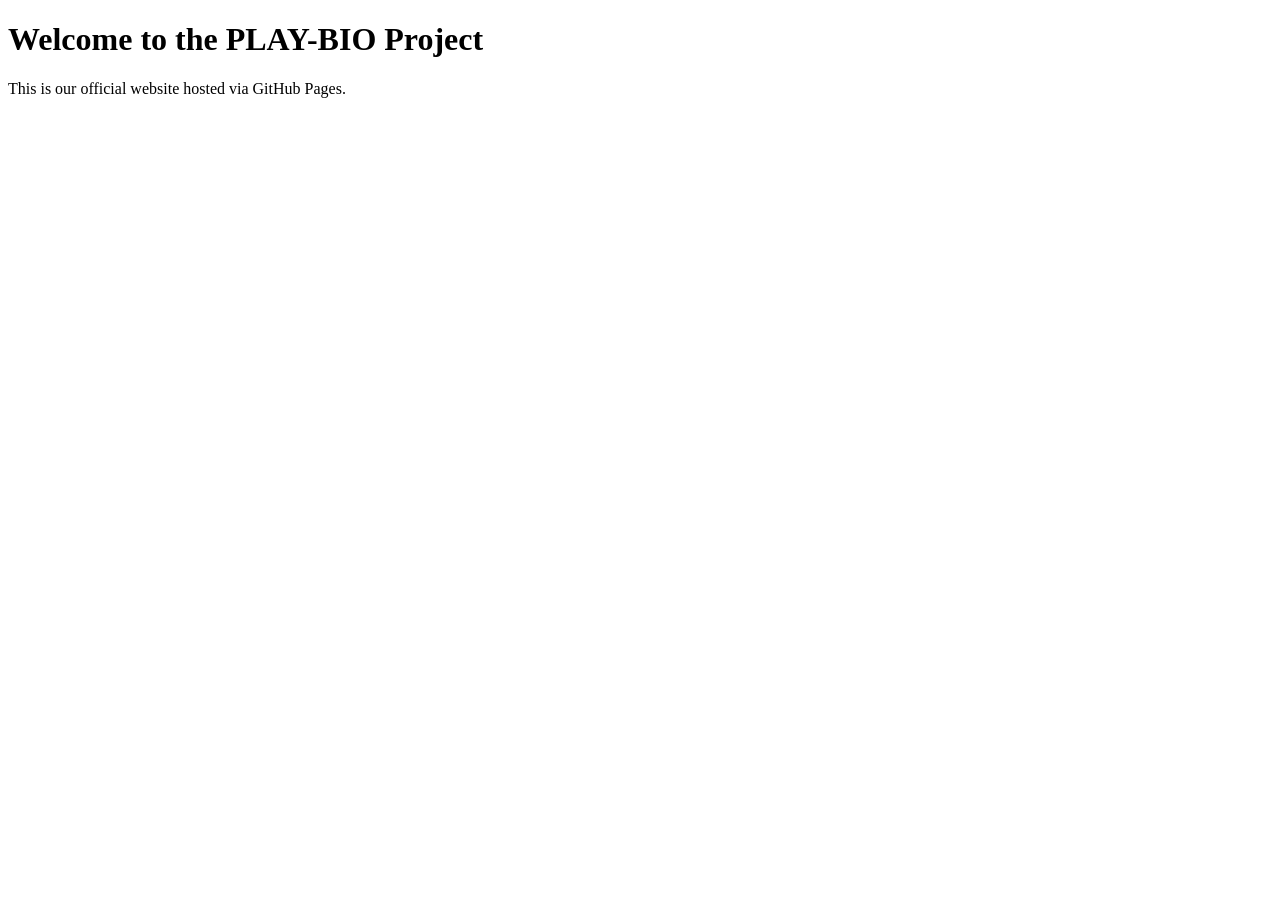
==== index.html @ 4d174e87 "Create index.html for PLAY-BIO Project website" ====
<!DOCTYPE html>
<html>
<head>
    <title>PLAY-BIO Project</title>
</head>
<body>
    <h1>Welcome to the PLAY-BIO Project</h1>
    <p>This is our official website hosted via GitHub Pages.</p>
</body>
</html>
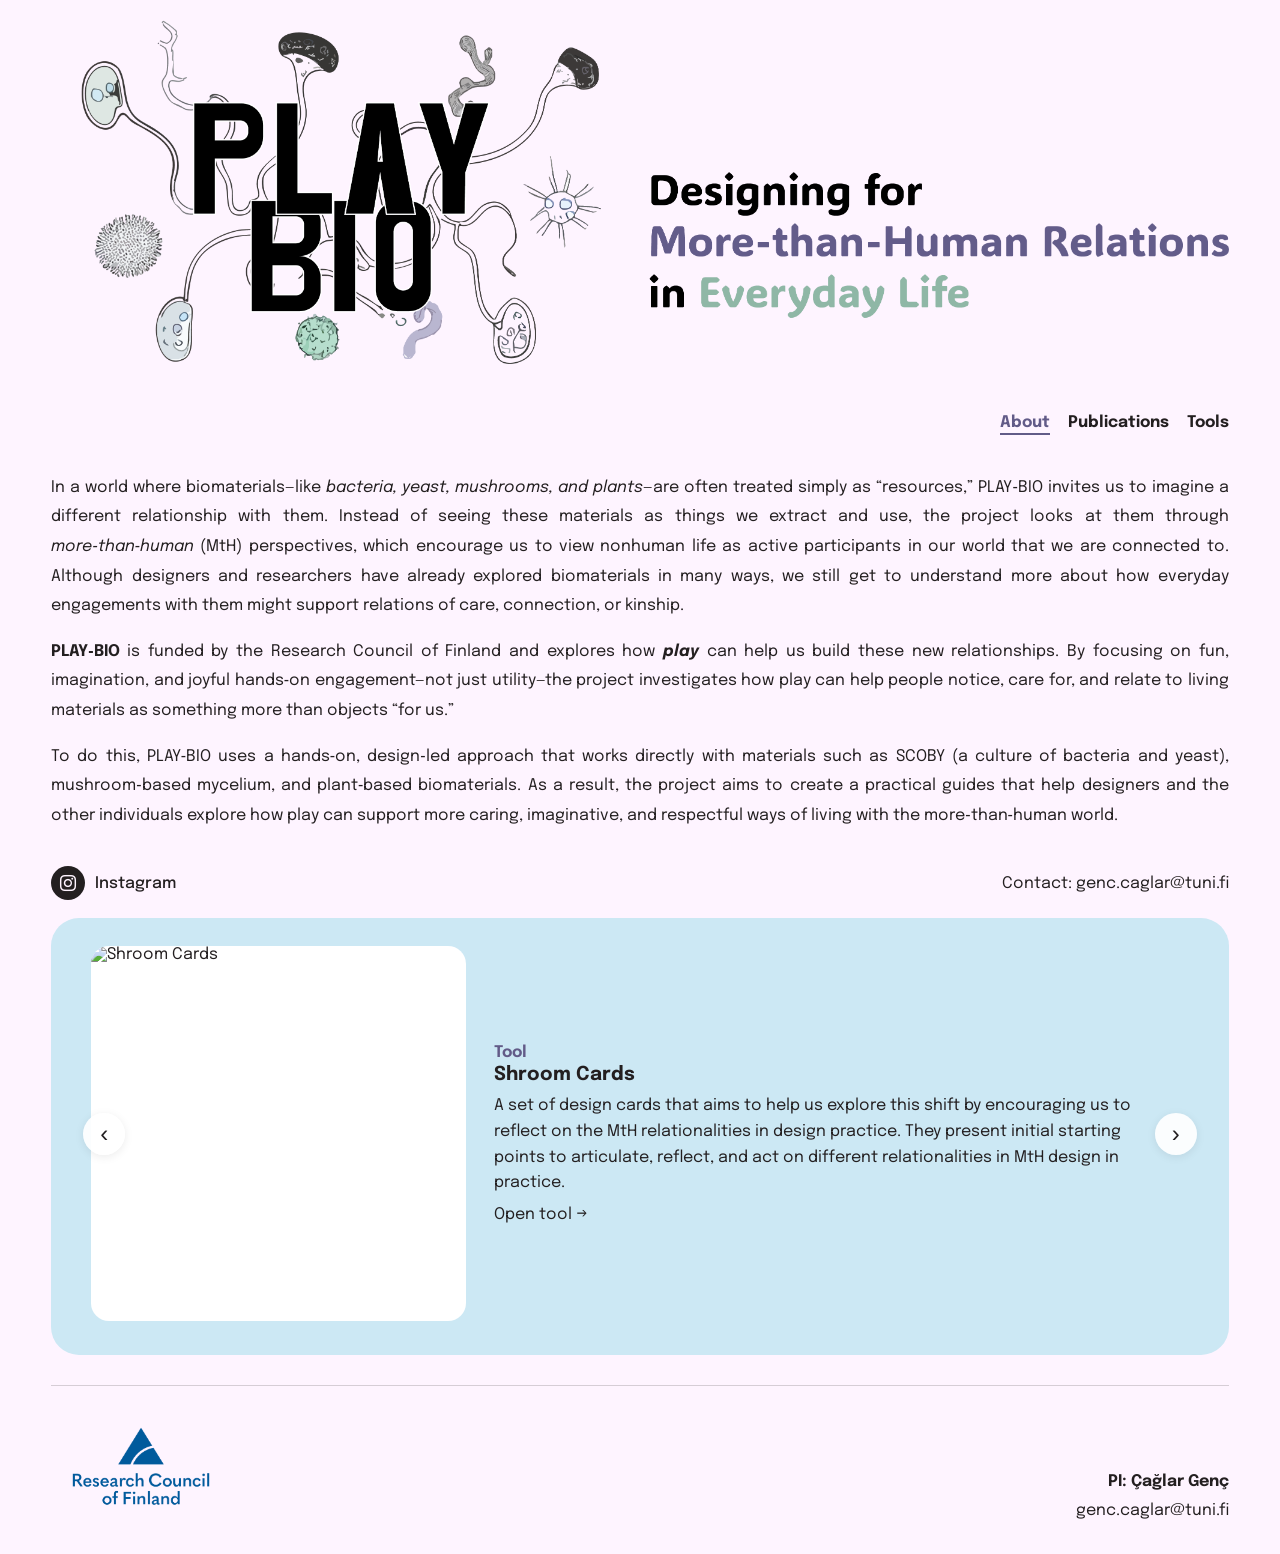
==== commit 706380b0: "Website" ====
--- a/index.html
+++ b/index.html
@@ -1,10 +1,85 @@
 <!DOCTYPE html>
-<html>
+<html lang="en">
 <head>
-    <title>PLAY-BIO Project</title>
+  <title>Play-Bio</title>
+  <meta charset="utf-8" />
+  <meta name="viewport" content="width=device-width, initial-scale=1" />
+  <link rel="stylesheet" href="assets/css/main.css" />
+  <link rel="stylesheet" href="https://cdn.jsdelivr.net/npm/bootstrap-icons@1.11.3/font/bootstrap-icons.min.css">
+  <link rel="preconnect" href="https://fonts.googleapis.com">
+  <link rel="preconnect" href="https://fonts.gstatic.com" crossorigin>
+  <link href="https://fonts.googleapis.com/css2?family=Epilogue:wght@400;500;700&display=swap" rel="stylesheet">
+  <link href="https://fonts.googleapis.com/css2?family=Anton&display=swap" rel="stylesheet">
 </head>
-<body>
-    <h1>Welcome to the PLAY-BIO Project</h1>
-    <p>This is our official website hosted via GitHub Pages.</p>
+<body data-page="home">
+  <section class="site-width header-container header-container--home">
+    <div class="logo--home-large">
+      <a href="index.html" aria-label="Play-Bio home">
+        <img src="images/Logo_with_text_transparent.png" alt="Play-Bio logo mark">
+      </a>
+    </div>
+
+    <div class="home-intro">
+      <nav id="nav" class="nav nav--home">
+        <a href="index.html" aria-current="page">About</a>
+        <a href="publications.html">Publications</a>
+        <a href="tools.html">Tools</a>
+      </nav>
+
+
+    </div>
+  </section>
+
+  <section class="site-width home-copy">
+    <div class="info-container">
+      <div class="info-content info-content--stacked">
+        <div class="text text--full">
+          <p>In a world where biomaterials—like <i>bacteria, yeast, mushrooms, and plants</i>—are often treated simply as “resources,” PLAY‑BIO invites us to imagine a different relationship with them. Instead of seeing these materials as things we extract and use, the project looks at them through <i>more‑than‑human</i> (MtH) perspectives, which encourage us to view nonhuman life as active participants in our world that we are connected to. Although designers and researchers have already explored biomaterials in many ways, we still get to understand more about how everyday engagements with them might support relations of care, connection, or kinship.</p>
+          <p><b>PLAY‑BIO</b> is funded by the Research Council of Finland and explores how <b><i>play</i></b> can help us build these new relationships. By focusing on fun, imagination, and joyful hands‑on engagement—not just utility—the project investigates how play can help people notice, care for, and relate to living materials as something more than objects “for us.” </p>
+          <p>To do this, PLAY‑BIO uses a hands‑on, design‑led approach that works directly with materials such as SCOBY (a culture of bacteria and yeast), mushroom‑based mycelium, and plant‑based biomaterials.  As a result, the project aims to create a practical guides that help designers and the other individuals explore how play can support more caring, imaginative, and respectful ways of living with the more‑than‑human world.</p>
+        </div>
+      </div>
+    </div>
+  </section>
+
+  <section class="site-width contact-strip">
+    <div class="contact-strip__inner">
+
+    <a href="https://www.instagram.com/playbio.design/" class="social-link social-link--instagram" target="_blank" rel="noreferrer" aria-label="Instagram">
+      <i class="bi bi-instagram" aria-hidden="true"></i>
+      <span>Instagram</span>
+    </a>
+            <a href="mailto:genc.caglar@tuni.fi" class="contact-email">Contact: genc.caglar@tuni.fi</a>
+    </div>
+  </section>
+
+  <section class="site-width recent-section">
+    <div class="section-width">
+
+      <div class="recent-carousel" data-carousel>
+        <button class="carousel-arrow carousel-arrow--left" type="button" data-carousel-prev aria-label="Previous">‹</button>
+        <div class="recent-carousel__viewport">
+          <div class="recent-carousel__track" data-carousel-track></div>
+        </div>
+        <button class="carousel-arrow carousel-arrow--right" type="button" data-carousel-next aria-label="Next">›</button>
+      </div>
+    </div>
+  </section>
+
+  <section class="footer">
+    <div class="site-width footer-container">
+      <div class="footer-content footer-content--playbio">
+        <div class="footer-box footer-box--logo">
+          <img src="images/research-council-finland.png" alt="Research Council of Finland Logo">
+        </div>
+        <div class="footer-box footer-box--contact footer-box--right">
+          <p><strong>PI: Çağlar Genç</strong></p>
+          <p><a href="mailto:genc.caglar@tuni.fi">genc.caglar@tuni.fi</a></p>
+        </div>
+      </div>
+    </div>
+  </section>
+
+  <script src="assets/js/site.js"></script>
 </body>
 </html>
--- a/assets/css/main.css
+++ b/assets/css/main.css
@@ -0,0 +1,360 @@
+@import url('https://fonts.googleapis.com/css2?family=Epilogue:wght@400;500;700&display=swap');
+@import url('https://fonts.googleapis.com/css2?family=Anton&display=swap');
+
+:root{
+  --primary-color:#625b88;
+  --secondary-color:#e1ede8;
+  --background-color:#fef4ff;
+  --accent-color:#cce8f4;
+  --green-card:#bfe0ce;
+  --purple-card:#c8c3df;
+  --text-color:#231f20;
+  --line-color:rgba(35,31,32,.18);
+  --site-width:min(1240px,92%);
+}
+
+*{box-sizing:border-box}
+html,body{margin:0;padding:0}
+body{
+  background:var(--background-color);
+  color:var(--text-color);
+  font-family:'Epilogue',Arial,sans-serif;
+}
+a{color:inherit;text-decoration:none}
+img{max-width:100%;display:block}
+
+.site-width{
+  width: min(1240px, 92%);
+  margin-left: auto;
+  margin-right: auto;
+}
+.section-width{
+  width:100%;
+}
+
+.header-container{
+  margin-top: 18px;
+  margin-bottom: 8px;
+  display: flex;
+  justify-content: space-between;
+  align-items: flex-end;
+  gap: 32px;
+  flex-wrap: wrap;
+}
+.header-container--home{
+  align-items: flex-end;
+}
+
+.logo{height:auto}
+.logo--full{width:min(300px,48vw)}
+.logo--mark{width:min(260px,32vw)}
+.logo img{width:100%;height:auto;display:block}
+
+.nav{
+  display:flex;
+  justify-content:flex-end;
+  align-items:flex-start;
+  flex-wrap:wrap;
+  gap:18px;
+  padding-top:8px;
+  margin-left:auto;
+  text-align:right;
+}
+.nav--home{
+  justify-content:flex-end;
+  margin-bottom:18px;
+}
+.nav a{
+  color:var(--text-color);
+  text-decoration:none;
+  font-weight:700;
+  font-family:'Epilogue',Arial,sans-serif;
+  position:relative;
+}
+.nav a:hover,
+.nav a[aria-current="page"]{color:var(--primary-color)}
+.nav a::after{
+  content:"";
+  position:absolute;
+  left:0;
+  bottom:-4px;
+  width:100%;
+  height:2px;
+  background:currentColor;
+  transform:scaleX(0);
+  transform-origin:left center;
+  transition:transform .2s ease;
+}
+.nav a:hover::after,
+.nav a[aria-current="page"]::after{transform:scaleX(1)}
+
+.home-intro{
+  flex:1 1 540px;
+  min-width:280px;
+  padding-top:10px;
+}
+.home-intro__text{
+  border-top: none;
+  padding-top: 14px;
+}
+.home-intro__text p{
+  color:var(--primary-color);
+  margin: 0 0 12px;
+  line-height: 1.7;
+  font-size: 0.9rem;
+  text-align: justify;
+}
+.home-copy{margin-top:0}
+.info-container{
+  width:100%;
+  display:flex;
+  justify-content:center;
+  flex-wrap:wrap;
+  margin:0;
+}
+.info-content{
+  width:100%;
+  justify-content:space-around;
+  flex-wrap:wrap;
+  display:flex;
+}
+.info-content--stacked{display:block}
+.text{margin:1%;text-align:left}
+.text--full{width:100%;margin:0}
+.text p{
+  font-size: 1rem;
+  color: var(--text-color);
+  margin-bottom: 1em;
+  line-height: 1.85;
+  text-align: justify;
+}
+
+.contact-strip{
+  margin-top:10px;
+}
+.contact-strip__inner{
+  display:flex;
+  justify-content:space-between;
+  align-items:center;
+  gap:20px;
+  flex-wrap:wrap;
+  padding:10px 0 0;
+}
+.contact-email{font-size:1rem}
+.social-link{
+  display:inline-flex;
+  align-items:center;
+  gap:10px;
+  font-weight:500;
+}
+.social-link__icon{
+  width:26px;
+  height:26px;
+  border:2px solid var(--text-color);
+  border-radius:8px;
+  position:relative;
+  display:inline-block;
+}
+.social-link__icon::before{
+  content:"";
+  position:absolute;
+  width:10px;
+  height:10px;
+  border:2px solid var(--text-color);
+  border-radius:50%;
+  top:5px;
+  left:5px;
+}
+.social-link__icon::after{
+  content:"";
+  position:absolute;
+  width:4px;
+  height:4px;
+  border-radius:50%;
+  background:var(--text-color);
+  top:4px;
+  right:4px;
+}
+
+.page-wrap{
+  padding:20px 0;
+}
+.section-title{
+  font-family:'Anton',Arial,sans-serif;
+  font-size:2.4em;
+  margin:16px 0;
+  color:var(--text-color);
+}
+.section-title--scribble{
+  font-size:2em;
+  font-family:'Epilogue',Arial,sans-serif;
+  font-weight:700;
+  text-transform:none;
+}
+.section-intro{
+  max-width:860px;
+  line-height:1.7;
+  margin:0 0 18px;
+}
+
+.recent-section{
+  background:var(--accent-color);
+  margin-top:18px;
+  margin-bottom:30px;
+  border-radius:28px;
+  padding:12px 24px 18px;
+}
+.recent-carousel{
+  position: relative;
+  width: 100%;
+}
+
+.recent-carousel__viewport{
+  overflow: hidden;
+  width: 100%;
+}
+.recent-carousel__track{
+  display:flex;
+  transition:transform .35s ease;
+}
+.carousel-card{
+  min-width: 100%;
+  padding: 8px 44px 8px 16px;
+}
+.carousel-card__inner{
+  background: transparent;
+  border-radius: 24px;
+  padding: 8px 0;
+  display: grid;
+  grid-template-columns: 35% 1fr;
+  gap: 28px;
+  align-items: center;
+}
+.carousel-card__thumb{
+  width: 100%;
+  aspect-ratio: 1 / 1;
+  border-radius: 18px;
+  overflow: hidden;
+  background: #fff;
+}
+.carousel-card__thumb img{
+  width:100%;
+  height:100%;
+  object-fit:cover;
+}
+.carousel-card__type{
+  font-weight:700;
+  color:var(--primary-color);
+  margin-bottom:4px;
+}
+.carousel-card__title{
+  margin:0 0 8px;
+  font-size:1.2rem;
+}
+.carousel-card__text{
+  margin:0 0 10px;
+  line-height:1.6;
+}
+.carousel-arrow{
+  position: absolute;
+  top: 50%;
+  transform: translateY(-50%);
+  z-index: 2;
+  width: 42px;
+  height: 42px;
+  border: none;
+  border-radius: 50%;
+  background: rgba(255,255,255,.92);
+  color: var(--text-color);
+  cursor: pointer;
+  font-size: 1.5rem;
+  box-shadow: 0 2px 10px rgba(0,0,0,.08);
+}
+
+
+.carousel-arrow--left{
+  left: 8px;
+}
+
+.carousel-arrow--right{
+  right: 8px;
+}
+
+.footer-container{
+  margin: 0 auto;
+  padding: 0;
+}
+
+.footer-content{
+  width: 100%;
+  display: flex;
+  justify-content: space-between;
+  align-items: flex-end;
+  flex-wrap: wrap;
+  gap: 24px;
+  padding: 20px 0 28px;
+  border-top: 1px solid var(--line-color);
+}
+.footer-box{
+  margin: 0;
+  text-align: left;
+}
+.footer-box--logo{flex:0 0 auto}
+.footer-box--logo img{max-width:180px}
+.footer-box--contact{flex:0 0 auto}
+.footer-box--right{text-align:right}
+.footer-box p{
+  margin:.2em 0;
+  line-height:1.6;
+}
+
+@media (max-width:900px){
+  .carousel-card__inner{grid-template-columns:1fr}
+}
+@media (max-width:640px){
+  .section-title{font-size:2em}
+  .nav{gap:12px}
+  .footer-box--right{text-align:left}
+  .recent-section{padding-left:16px;padding-right:16px}
+}
+
+.text-link{
+  color: var(--primary-color);
+  text-decoration: underline;
+  text-underline-offset: 2px;
+}
+
+.text-link:hover{
+  opacity: 0.8;
+}
+.social-link{
+  display: inline-flex;
+  align-items: center;
+  gap: 10px;
+  font-weight: 500;
+  transition: color 0.2s ease;
+}
+
+.social-link--instagram i{
+  width: 34px;
+  height: 34px;
+  display: inline-flex;
+  align-items: center;
+  justify-content: center;
+  border-radius: 50%;
+  background: var(--text-color);
+  color: var(--background-color);
+  font-size: 1rem;
+  line-height: 1;
+  transition: background-color 0.2s ease, color 0.2s ease, transform 0.2s ease;
+}
+
+.social-link--instagram:hover{
+  color: var(--primary-color);
+}
+
+.social-link--instagram:hover i{
+  background: var(--primary-color);
+  color: #fff;
+  transform: translateY(-1px);
+}
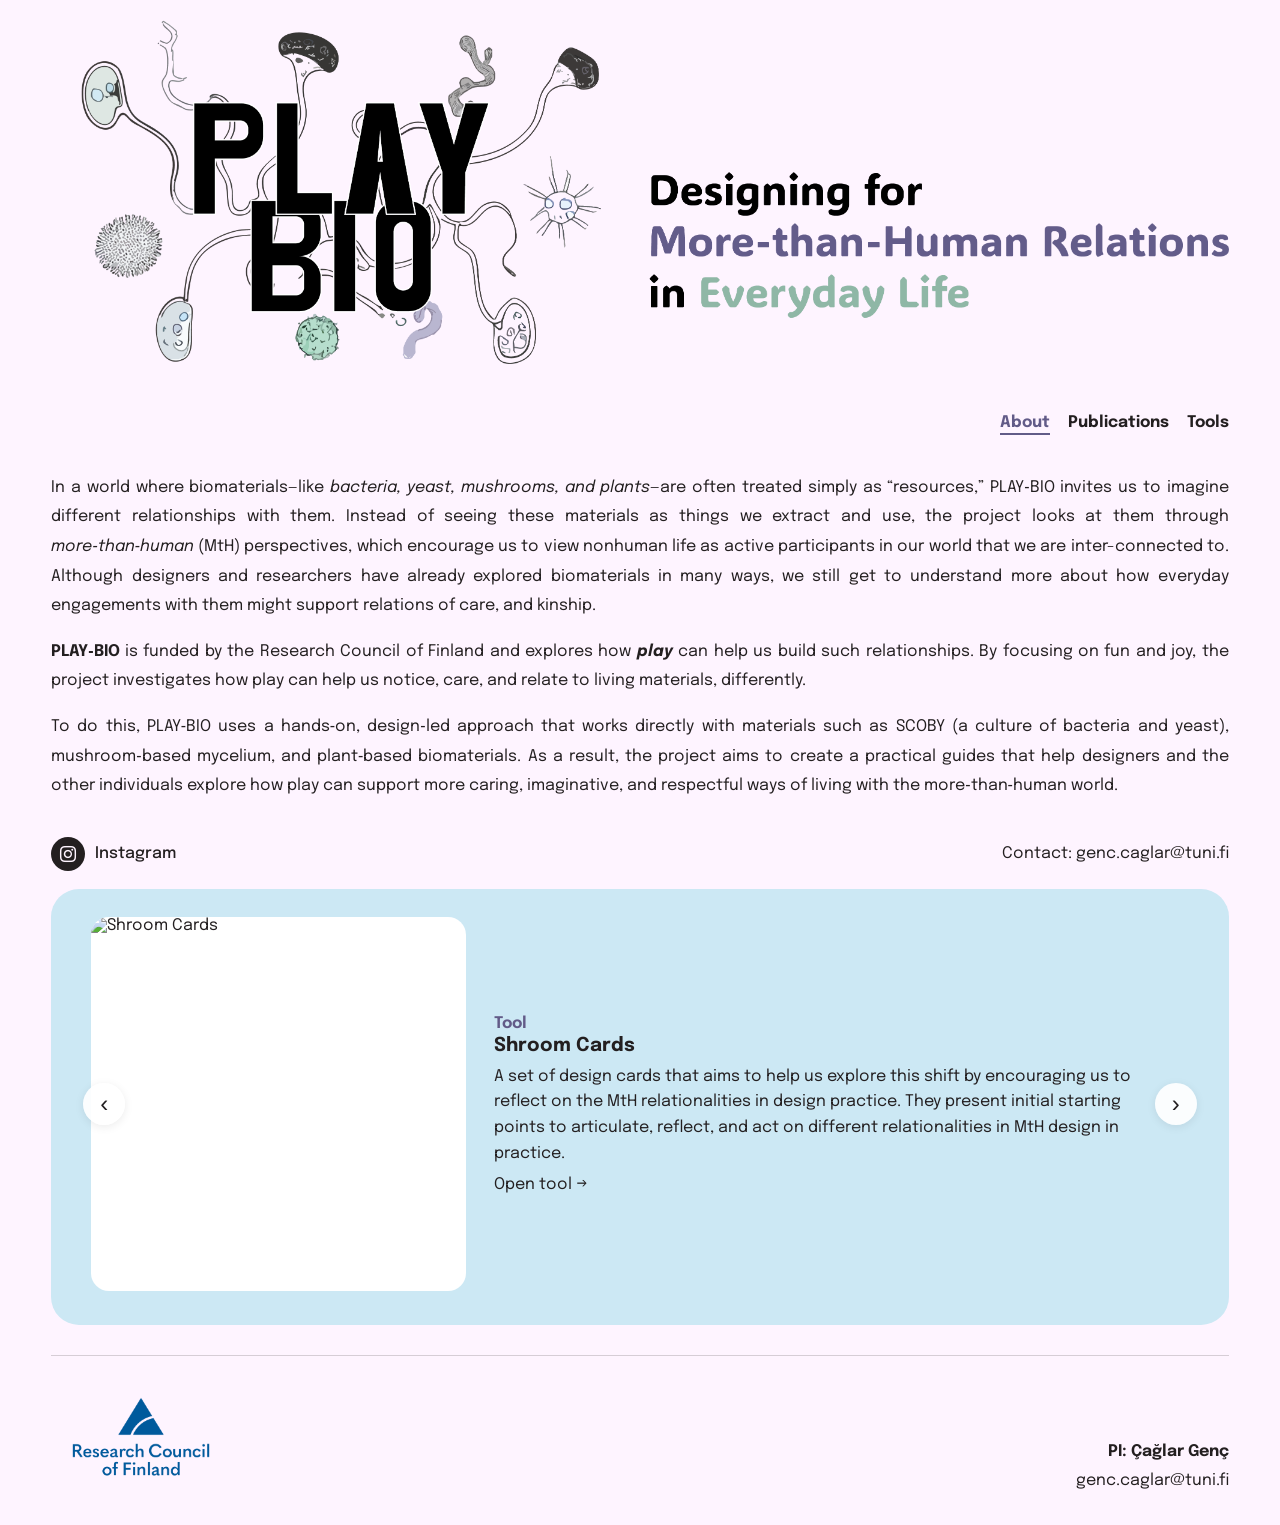
==== commit 78ab8fa8: "update index.html" ====
--- a/index.html
+++ b/index.html
@@ -34,8 +34,8 @@
     <div class="info-container">
       <div class="info-content info-content--stacked">
         <div class="text text--full">
-          <p>In a world where biomaterials—like <i>bacteria, yeast, mushrooms, and plants</i>—are often treated simply as “resources,” PLAY‑BIO invites us to imagine a different relationship with them. Instead of seeing these materials as things we extract and use, the project looks at them through <i>more‑than‑human</i> (MtH) perspectives, which encourage us to view nonhuman life as active participants in our world that we are connected to. Although designers and researchers have already explored biomaterials in many ways, we still get to understand more about how everyday engagements with them might support relations of care, connection, or kinship.</p>
-          <p><b>PLAY‑BIO</b> is funded by the Research Council of Finland and explores how <b><i>play</i></b> can help us build these new relationships. By focusing on fun, imagination, and joyful hands‑on engagement—not just utility—the project investigates how play can help people notice, care for, and relate to living materials as something more than objects “for us.” </p>
+          <p>In a world where biomaterials—like <i>bacteria, yeast, mushrooms, and plants</i>—are often treated simply as “resources,” PLAY‑BIO invites us to imagine different relationships with them. Instead of seeing these materials as things we extract and use, the project looks at them through <i>more‑than‑human</i> (MtH) perspectives, which encourage us to view nonhuman life as active participants in our world that we are inter-connected to. Although designers and researchers have already explored biomaterials in many ways, we still get to understand more about how everyday engagements with them might support relations of care, and kinship.</p>
+          <p><b>PLAY‑BIO</b> is funded by the Research Council of Finland and explores how <b><i>play</i></b> can help us build such relationships. By focusing on fun and joy, the project investigates how play can help us notice, care, and relate to living materials, differently. </p>
           <p>To do this, PLAY‑BIO uses a hands‑on, design‑led approach that works directly with materials such as SCOBY (a culture of bacteria and yeast), mushroom‑based mycelium, and plant‑based biomaterials.  As a result, the project aims to create a practical guides that help designers and the other individuals explore how play can support more caring, imaginative, and respectful ways of living with the more‑than‑human world.</p>
         </div>
       </div>
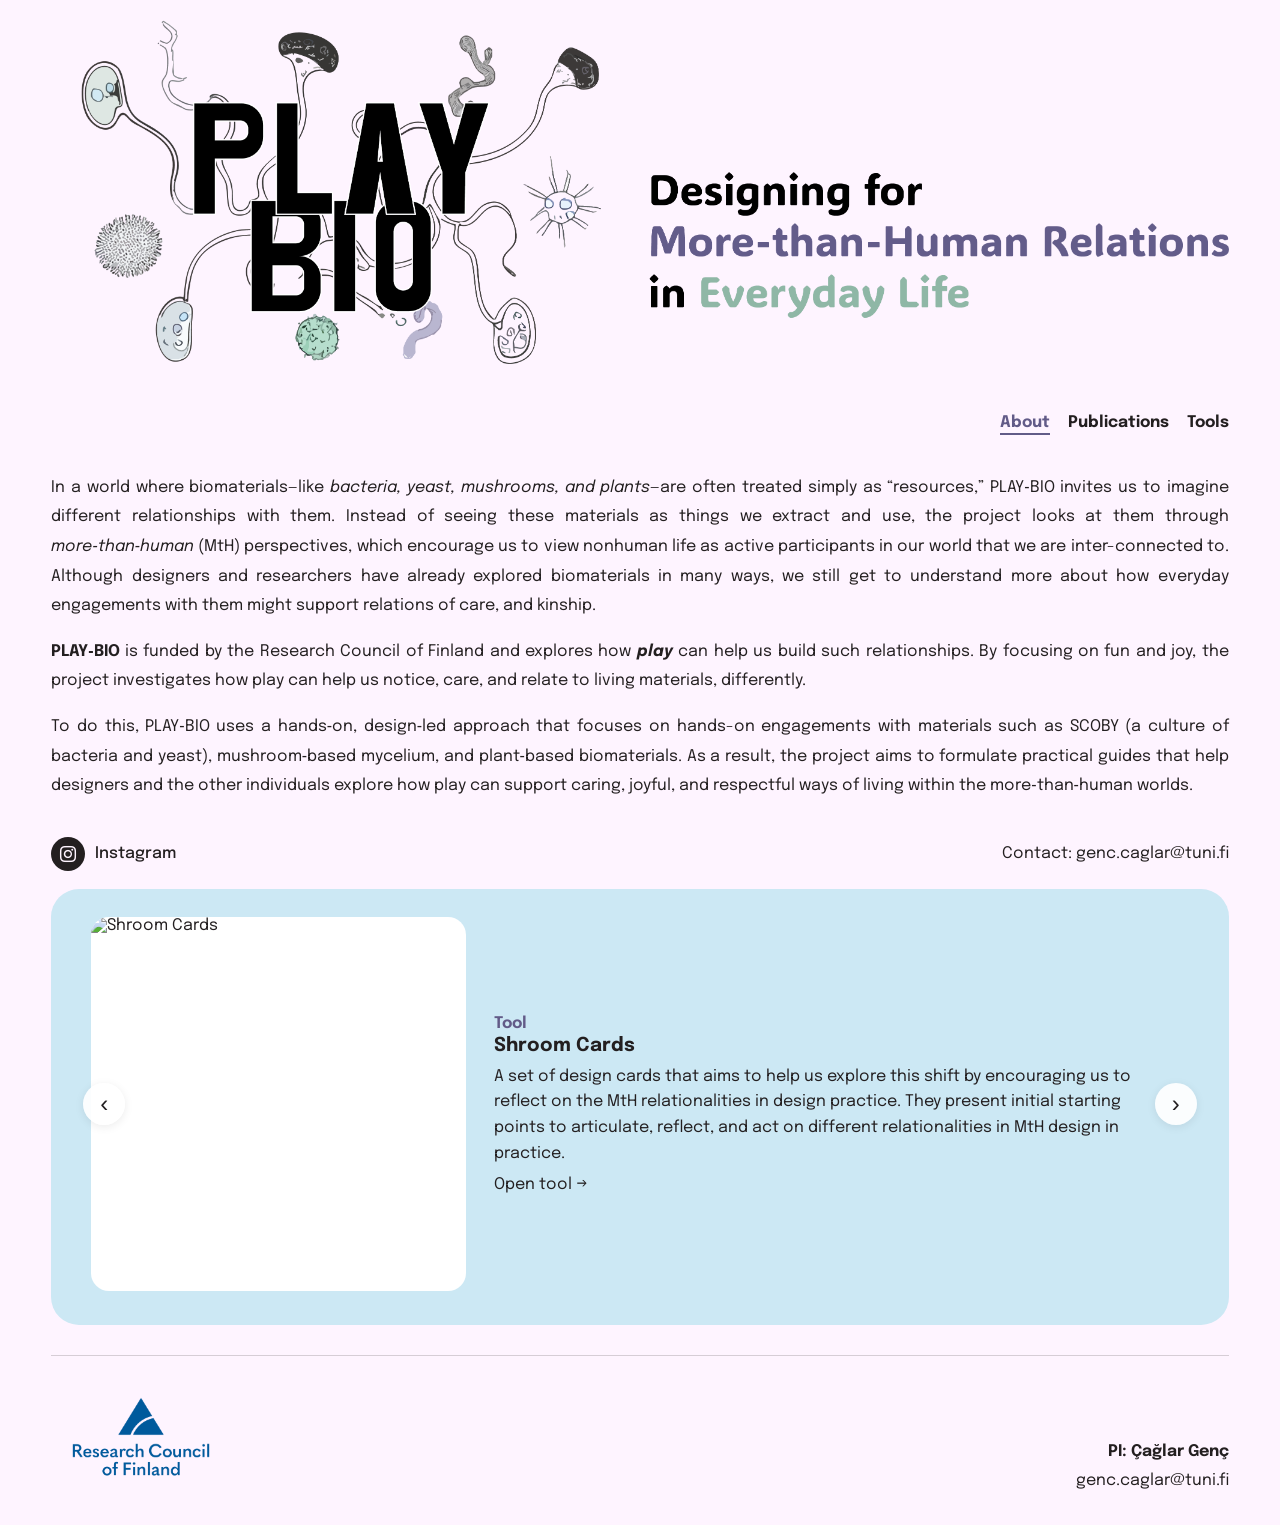
==== commit 7fa77c23: "update" ====
--- a/index.html
+++ b/index.html
@@ -36,7 +36,7 @@
         <div class="text text--full">
           <p>In a world where biomaterials—like <i>bacteria, yeast, mushrooms, and plants</i>—are often treated simply as “resources,” PLAY‑BIO invites us to imagine different relationships with them. Instead of seeing these materials as things we extract and use, the project looks at them through <i>more‑than‑human</i> (MtH) perspectives, which encourage us to view nonhuman life as active participants in our world that we are inter-connected to. Although designers and researchers have already explored biomaterials in many ways, we still get to understand more about how everyday engagements with them might support relations of care, and kinship.</p>
           <p><b>PLAY‑BIO</b> is funded by the Research Council of Finland and explores how <b><i>play</i></b> can help us build such relationships. By focusing on fun and joy, the project investigates how play can help us notice, care, and relate to living materials, differently. </p>
-          <p>To do this, PLAY‑BIO uses a hands‑on, design‑led approach that works directly with materials such as SCOBY (a culture of bacteria and yeast), mushroom‑based mycelium, and plant‑based biomaterials.  As a result, the project aims to create a practical guides that help designers and the other individuals explore how play can support more caring, imaginative, and respectful ways of living with the more‑than‑human world.</p>
+          <p>To do this, PLAY‑BIO uses a hands‑on, design‑led approach that focuses on hands-on engagements with materials such as SCOBY (a culture of bacteria and yeast), mushroom‑based mycelium, and plant‑based biomaterials.  As a result, the project aims to formulate practical guides that help designers and the other individuals explore how play can support caring, joyful, and respectful ways of living within the more‑than‑human worlds.</p>
         </div>
       </div>
     </div>
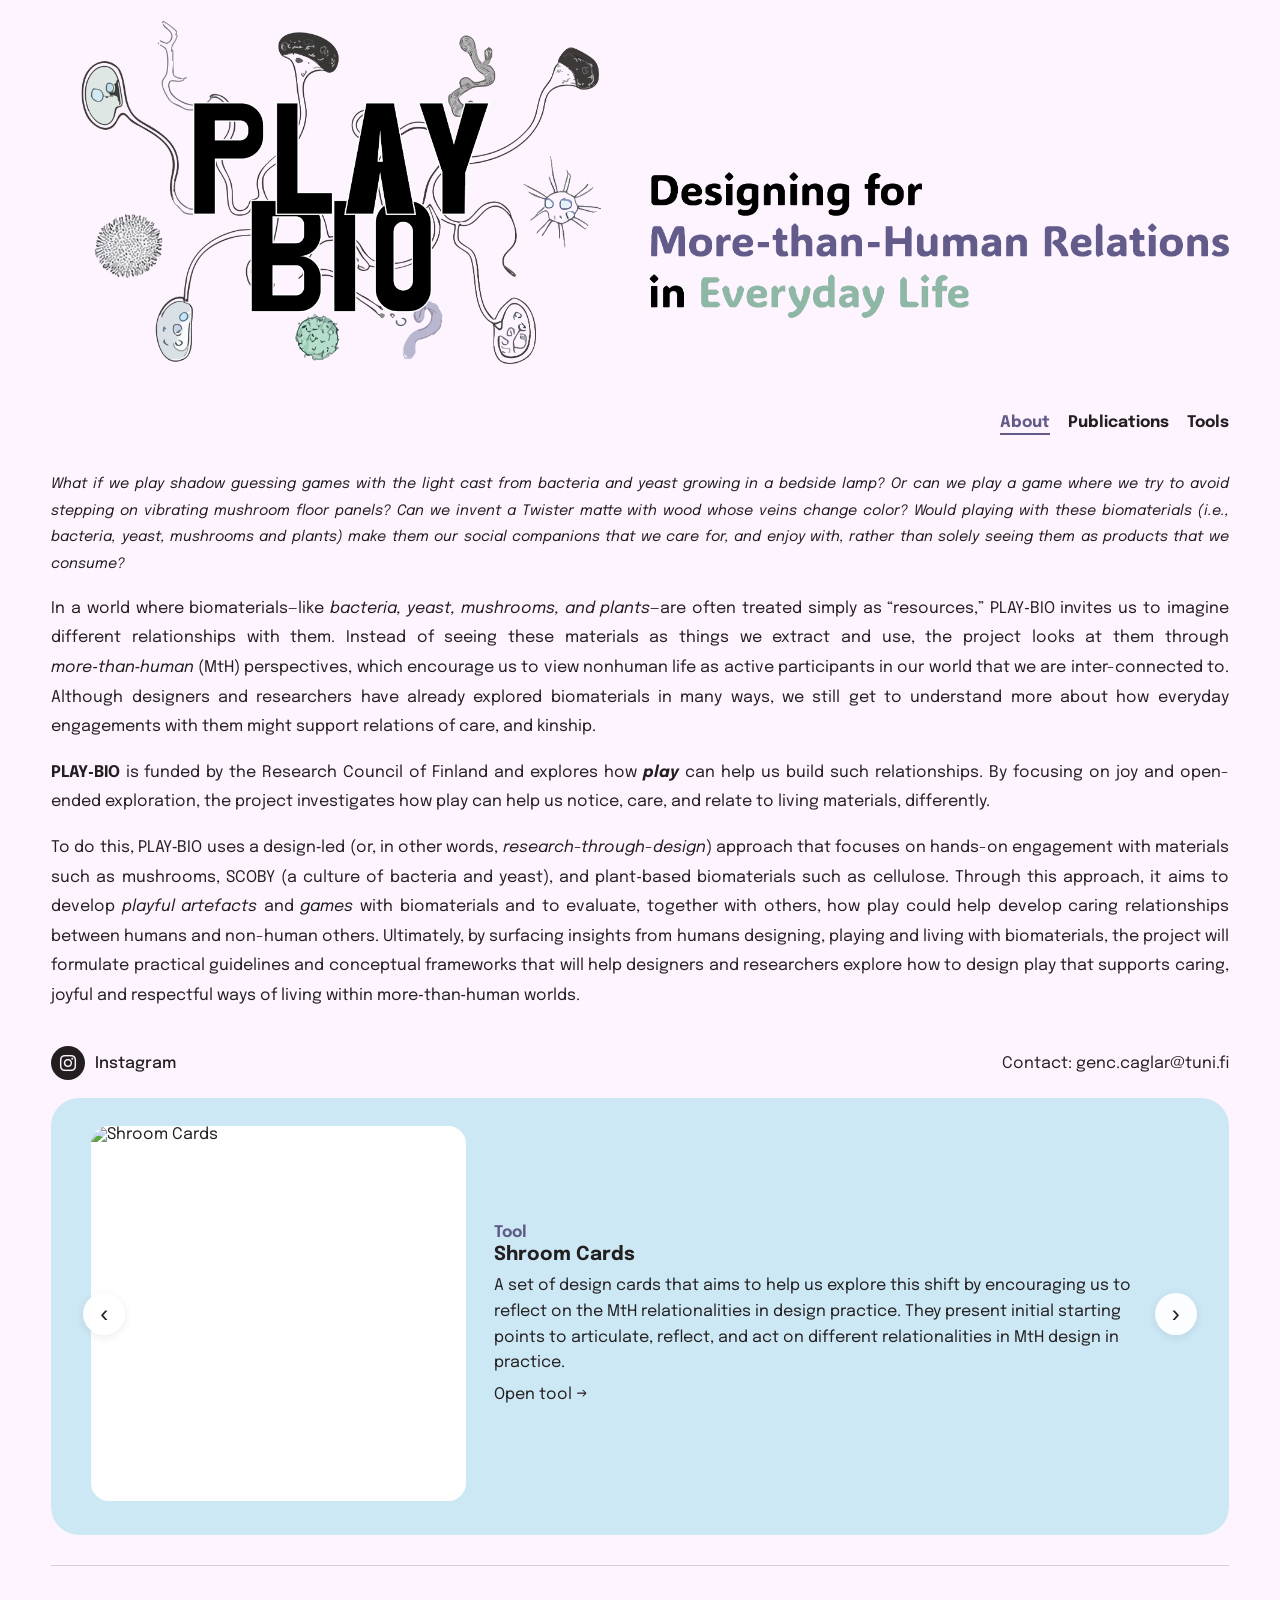
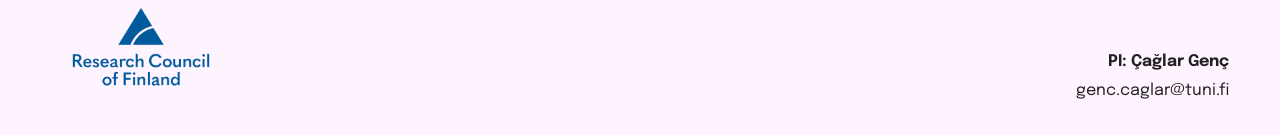
==== commit 20507619: "Update index.html" ====
--- a/index.html
+++ b/index.html
@@ -30,17 +30,21 @@
     </div>
   </section>
 
-  <section class="site-width home-copy">
-    <div class="info-container">
-      <div class="info-content info-content--stacked">
-        <div class="text text--full">
-          <p>In a world where biomaterials—like <i>bacteria, yeast, mushrooms, and plants</i>—are often treated simply as “resources,” PLAY‑BIO invites us to imagine different relationships with them. Instead of seeing these materials as things we extract and use, the project looks at them through <i>more‑than‑human</i> (MtH) perspectives, which encourage us to view nonhuman life as active participants in our world that we are inter-connected to. Although designers and researchers have already explored biomaterials in many ways, we still get to understand more about how everyday engagements with them might support relations of care, and kinship.</p>
-          <p><b>PLAY‑BIO</b> is funded by the Research Council of Finland and explores how <b><i>play</i></b> can help us build such relationships. By focusing on fun and joy, the project investigates how play can help us notice, care, and relate to living materials, differently. </p>
-          <p>To do this, PLAY‑BIO uses a hands‑on, design‑led approach that focuses on hands-on engagements with materials such as SCOBY (a culture of bacteria and yeast), mushroom‑based mycelium, and plant‑based biomaterials.  As a result, the project aims to formulate practical guides that help designers and the other individuals explore how play can support caring, joyful, and respectful ways of living within the more‑than‑human worlds.</p>
-        </div>
+<section class="site-width home-copy">
+  <div class="info-container">
+    <div class="info-content info-content--stacked">
+      <div class="text text--full">
+        <p style="font-style: italic; font-size: 0.9em;">What if we play shadow guessing games with the light cast from bacteria and yeast growing in a bedside lamp? Or can we play a game where we try to avoid stepping on vibrating mushroom floor panels? Can we invent a Twister matte with wood whose veins change color? Would playing with these biomaterials (i.e., bacteria, yeast, mushrooms and plants) make them our social companions that we care for, and enjoy with, rather than solely seeing them as products that we consume?</p>
+
+        <p>In a world where biomaterials—like <i>bacteria, yeast, mushrooms, and plants</i>—are often treated simply as “resources,” PLAY‑BIO invites us to imagine different relationships with them. Instead of seeing these materials as things we extract and use, the project looks at them through <i>more‑than‑human</i> (MtH) perspectives, which encourage us to view nonhuman life as active participants in our world that we are inter-connected to. Although designers and researchers have already explored biomaterials in many ways, we still get to understand more about how everyday engagements with them might support relations of care, and kinship.</p>
+
+        <p><b>PLAY‑BIO</b> is funded by the Research Council of Finland and explores how <b><i>play</i></b> can help us build such relationships. By focusing on joy and open-ended exploration, the project investigates how play can help us notice, care, and relate to living materials, differently.</p>
+
+        <p>To do this, PLAY‑BIO uses a design‑led (or, in other words, <i>research-through-design</i>) approach that focuses on hands-on engagement with materials such as mushrooms, SCOBY (a culture of bacteria and yeast), and plant‑based biomaterials such as cellulose. Through this approach, it aims to develop <i>playful artefacts</i> and <i>games</i> with biomaterials and to evaluate, together with others, how play could help develop caring relationships between humans and non-human others. Ultimately, by surfacing insights from humans designing, playing and living with biomaterials, the project will formulate practical guidelines and conceptual frameworks that will help designers and researchers explore how to design play that supports caring, joyful and respectful ways of living within more‑than‑human worlds.</p>
       </div>
     </div>
-  </section>
+  </div>
+</section>
 
   <section class="site-width contact-strip">
     <div class="contact-strip__inner">
